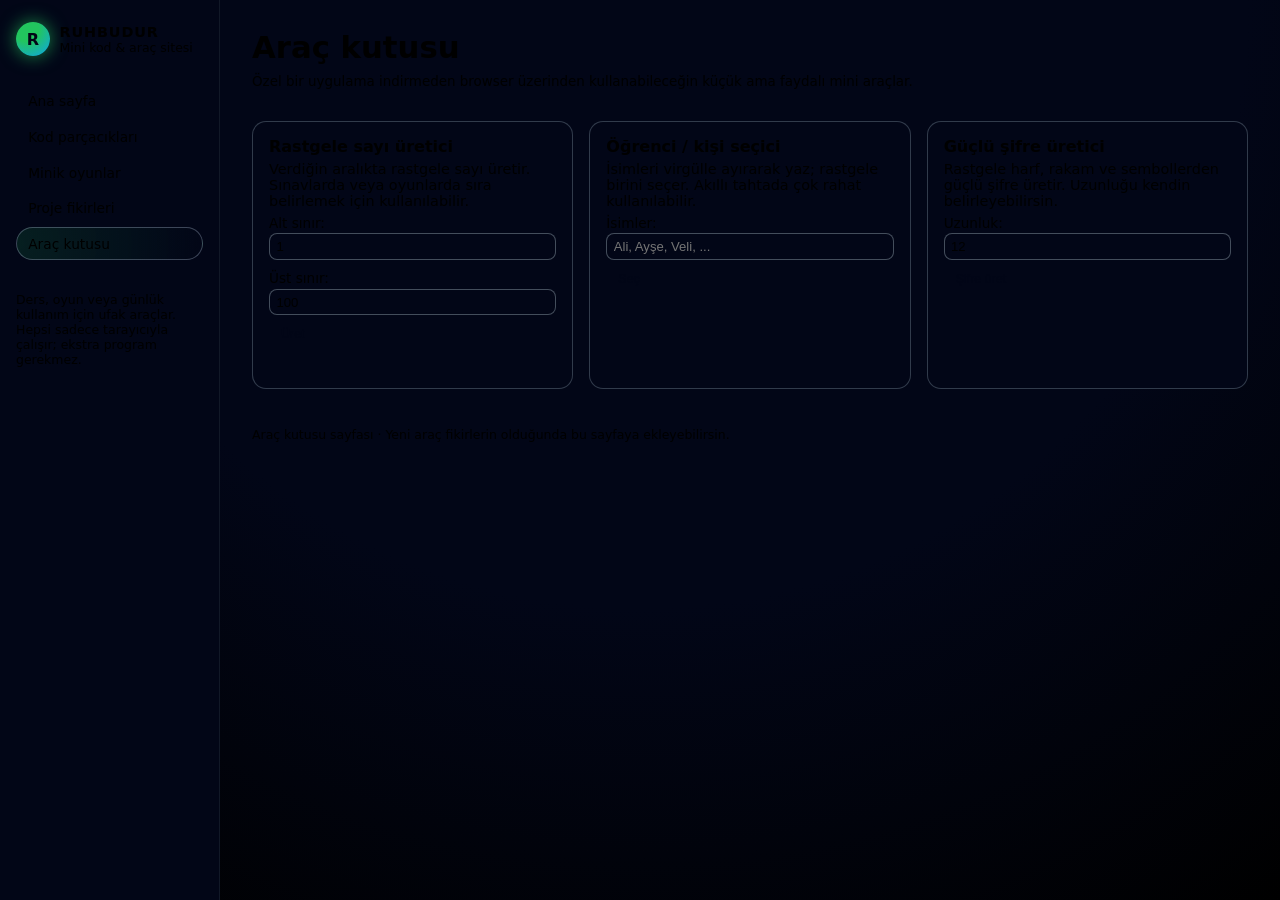
==== arac-kutusu.html @ 493e0a5e "Create arac-kutusu.html" ====
<!DOCTYPE html>
<html lang="tr">
<head>
  <meta charset="UTF-8" />
  <title>Araç kutusu · RUHBUDUR</title>
  <meta name="viewport" content="width=device-width, initial-scale=1.0" />
  <link rel="stylesheet" href="style.css" />
</head>
<body>
  <div class="layout">
    <aside class="sidebar">
      <div>
        <div class="logo-block">
          <div class="logo-circle">R</div>
          <div class="logo-text">
            <span>RUHBUDUR</span>
            <span>Mini kod & araç sitesi</span>
          </div>
        </div>
        <nav class="nav">
          <a href="index.html">Ana sayfa</a>
          <a href="kod-parcaciklari.html">Kod parçacıkları</a>
          <a href="minik-oyunlar.html">Minik oyunlar</a>
          <a href="proje-fikirleri.html">Proje fikirleri</a>
          <a href="arac-kutusu.html" class="active">Araç kutusu</a>
        </nav>
      </div>
      <div class="sidebar-footer">
        Ders, oyun veya günlük kullanım için ufak araçlar.
        Hepsi sadece tarayıcıyla çalışır; ekstra program gerekmez.
      </div>
    </aside>

    <main class="content">
      <section class="section">
        <h1>Araç kutusu</h1>
        <p class="tagline">
          Özel bir uygulama indirmeden browser üzerinden kullanabileceğin
          küçük ama faydalı mini araçlar.
        </p>
      </section>

      <section class="section">
        <div class="tool-grid">
          <div class="tool-card">
            <h3>Rastgele sayı üretici</h3>
            <p>
              Verdiğin aralıkta rastgele sayı üretir. Sınavlarda veya
              oyunlarda sıra belirlemek için kullanılabilir.
            </p>
            <label>Alt sınır:</label>
            <input id="rand-min" type="number" value="1" />
            <label>Üst sınır:</label>
            <input id="rand-max" type="number" value="100" />
            <button class="btn-small" id="rand-btn">Üret</button>
            <div class="tool-output" id="rand-out"></div>
          </div>

          <div class="tool-card">
            <h3>Öğrenci / kişi seçici</h3>
            <p>
              İsimleri virgülle ayırarak yaz; rastgele birini seçer.
              Akıllı tahtada çok rahat kullanılabilir.
            </p>
            <label>İsimler:</label>
            <input id="picker-input" type="text" placeholder="Ali, Ayşe, Veli, ..." />
            <button class="btn-small" id="picker-btn">Seç</button>
            <div class="tool-output" id="picker-out"></div>
          </div>

          <div class="tool-card">
            <h3>Güçlü şifre üretici</h3>
            <p>
              Rastgele harf, rakam ve sembollerden güçlü şifre üretir.
              Uzunluğu kendin belirleyebilirsin.
            </p>
            <label>Uzunluk:</label>
            <input id="pw-length" type="number" value="12" min="6" max="40" />
            <button class="btn-small" id="pw-btn">Şifre üret</button>
            <div class="tool-output" id="pw-out"></div>
          </div>
        </div>
      </section>

      <footer>
        Araç kutusu sayfası · Yeni araç fikirlerin olduğunda bu sayfaya ekleyebilirsin.
      </footer>
    </main>
  </div>
  <script src="script-common.js" type="module"></script>
  <script>
    // Rastgele sayı
    document.getElementById("rand-btn").addEventListener("click", () => {
      const min = Number(document.getElementById("rand-min").value) || 0;
      const max = Number(document.getElementById("rand-max").value) || 0;
      const out = document.getElementById("rand-out");
      if (max <= min) {
        out.style.color = "#f97316";
        out.textContent = "Üst sınır alt sınırdan büyük olmalı.";
        return;
      }
      const n = Math.floor(Math.random() * (max - min + 1)) + min;
      out.style.color = "#22c55e";
      out.textContent = `Sonuç: ${n}`;
    });

    // Öğrenci seçici
    document.getElementById("picker-btn").addEventListener("click", () => {
      const val = document.getElementById("picker-input").value;
      const out = document.getElementById("picker-out");
      const names = val.split(",").map(x => x.trim()).filter(Boolean);
      if (!names.length) {
        out.style.color = "#f97316";
        out.textContent = "Önce birkaç isim yaz.";
        return;
      }
      const pick = names[Math.floor(Math.random() * names.length)];
      out.style.color = "#22c55e";
      out.textContent = `Seçilen: ${pick}`;
    });

    // Şifre üretici
    const chars = "abcdefghijklmnopqrstuvwxyzABCDEFGHIJKLMNOPQRSTUVWXYZ0123456789!@#$%^&*()-_=+?";
    document.getElementById("pw-btn").addEventListener("click", () => {
      let len = Number(document.getElementById("pw-length").value) || 12;
      if (len < 6) len = 6;
      if (len > 40) len = 40;
      let pw = "";
      for (let i = 0; i < len; i++) {
        pw += chars[Math.floor(Math.random() * chars.length)];
      }
      const out = document.getElementById("pw-out");
      out.style.color = "#22c55e";
      out.textContent = pw;
    });
  </script>
</body>
</html>
---- style.css ----
* Genel tema */
:root {
  --bg: #020617;
  --bg-soft: #020617;
  --panel: #020617;
  --panel-soft: #020617;/
  --border: #1f2937;
  --accent: #22c55e;
  --accent2: #38bdf8;
  --accent3: #eab308;
  --text: #e5e7eb;
  --muted: #9ca3af;
}

* {
  box-sizing: border-box;
  margin: 0;
  padding: 0;
}

body {
  font-family: system-ui, -apple-system, BlinkMacSystemFont, "Segoe UI", sans-serif;
  background: radial-gradient(circle at top, #020617, #020617 55%, #000 100%);
  color: var(--text);
  min-height: 100vh;
  display: flex;
}

a {
  color: inherit;
  text-decoration: none;
}

.layout {
  display: flex;
  width: 100%;
  max-width: 1320px;
  margin: 0 auto;
}

/* Sol menü */
.sidebar {
  width: 220px;
  min-height: 100vh;
  padding: 1.4rem 1rem 1.6rem;
  background: radial-gradient(circle at top left, #020617, #020617 55%, #020617);
  border-right: 1px solid #111827;
}

.logo-block {
  display: flex;
  align-items: center;
  gap: 0.6rem;
  margin-bottom: 1.8rem;
}

.logo-circle {
  width: 34px;
  height: 34px;
  border-radius: 999px;
  background: radial-gradient(circle at 30% 20%, #22c55e, #22c55e 35%, #0ea5e9);
  display: flex;
  align-items: center;
  justify-content: center;
  font-weight: 800;
  color: #020617;
  box-shadow: 0 0 18px rgba(34,197,94,.7);
}

.logo-text {
  display: flex;
  flex-direction: column;
}

.logo-text span:first-child {
  font-weight: 700;
  letter-spacing: .06em;
  font-size: .9rem;
}

.logo-text span:last-child {
  font-size: .78rem;
  color: var(--muted);
}

.nav {
  display: flex;
  flex-direction: column;
  gap: .2rem;
  margin-bottom: 2rem;
}

.nav a {
  font-size: .86rem;
  padding: .45rem .7rem;
  border-radius: 999px;
  color: var(--muted);
  border: 1px solid transparent;
}

.nav a.active {
  background: radial-gradient(circle at left, #22c55e22, #020617);
  border-color: rgba(148,163,184,.4);
  color: var(--accent2);
}

.nav a:hover {
  border-color: rgba(148,163,184,.4);
}

.sidebar-footer {
  margin-top: auto;
  font-size: .78rem;
  color: var(--muted);
}

.sidebar-footer a {
  color: var(--accent2);
}

/* İçerik alanı */
.content {
  flex: 1;
  padding: 1.8rem 2rem 2.6rem;
}

@media (max-width: 900px) {
  body { display: block; }
  .layout { display: block; }
  .sidebar {
    width: 100%;
    display: flex;
    align-items: center;
    justify-content: space-between;
    border-right: none;
    border-bottom: 1px solid #111827;
  }
  .nav {
    flex-direction: row;
    flex-wrap: wrap;
    justify-content: flex-end;
  }
  .content {
    padding: 1.4rem 1.4rem 2.6rem;
  }
}

h1 {
  font-size: clamp(1.6rem, 2.4vw, 2.1rem);
  margin-bottom: .6rem;
}

h2 {
  font-size: 1.2rem;
  margin-bottom: .5rem;
}

h3 {
  font-size: 1rem;
  margin-bottom: .4rem;
}

p {
  font-size: .9rem;
  color: var(--muted);
}

.section {
  margin-bottom: 2rem;
}

.pill-row {
  display: flex;
  flex-wrap: wrap;
  gap: .4rem;
  margin: .6rem 0 1rem;
}

.pill {
  font-size: .78rem;
  padding: .2rem .65rem;
  border-radius: 999px;
  border: 1px solid rgba(148,163,184,.45);
  color: var(--muted);
  cursor: pointer;
}

.pill.active {
  border-color: var(--accent);
  color: var(--accent);
  background: rgba(34,197,94,.08);
}

.cards {
  display: grid;
  grid-template-columns: repeat(auto-fit,minmax(220px,1fr));
  gap: 1rem;
}

.card {
  background: #020617;
  border-radius: 16px;
  padding: 1rem 1.1rem 1.2rem;
  border: 1px solid rgba(31,41,55,.9);
  box-shadow: 0 16px 36px rgba(0,0,0,.9);
}

.card p {
  font-size: .82rem;
}

.badge {
  display: inline-flex;
  align-items: center;
  padding: .2rem .55rem;
  border-radius: 999px;
  font-size: .75rem;
  border: 1px solid rgba(148,163,184,.4);
  color: var(--muted);
}

.badge.green { border-color: var(--accent); color: var(--accent); }
.badge.blue  { border-color: var(--accent2); color: var(--accent2); }
.badge.yellow{ border-color: var(--accent3); color: var(--accent3); }

pre {
  background: #020617;
  border-radius: 12px;
  padding: .8rem 1rem;
  font-size: .8rem;
  overflow-x: auto;
  border: 1px solid rgba(55,65,81,.9);
  margin-bottom: .6rem;
}

code {
  font-family: ui-monospace, SFMono-Regular, Menlo, Monaco, Consolas, "Liberation Mono", "Courier New", monospace;
}

.snippet {
  margin-bottom: 1.4rem;
}

.snippet-header {
  display:flex;
  justify-content:space-between;
  align-items:center;
  margin-bottom:.3rem;
  font-size:.85rem;
}

.snippet-header small {
  color: var(--muted);
}

.btn-copy {
  font-size:.74rem;
  padding:.25rem .6rem;
  border-radius:999px;
  border:1px solid rgba(148,163,184,.5);
  background:transparent;
  color:var(--muted);
  cursor:pointer;
}

.btn-copy:hover {
  border-color:var(--accent2);
  color:var(--accent2);
}

.tool-grid {
  display:grid;
  grid-template-columns: repeat(auto-fit,minmax(230px,1fr));
  gap:1rem;
}

.tool-card {
  background:#020617;
  border-radius:14px;
  padding:.9rem 1rem 1.1rem;
  border:1px solid rgba(55,65,81,.9);
  font-size:.85rem;
}

.tool-card h3 {
  margin-bottom:.35rem;
}

.tool-card label {
  display:block;
  margin-top:.35rem;
  margin-bottom:.15rem;
}

.tool-card input,
.tool-card select {
  width:100%;
  background:#020617;
  color:var(--text);
  border-radius:8px;
  border:1px solid rgba(75,85,99,.9);
  padding:.3rem .4rem;
  font-size:.82rem;
  margin-bottom:.3rem;
}

.btn-small {
  margin-top:.1rem;
  padding:.35rem .75rem;
  border-radius:999px;
  border:none;
  background:linear-gradient(135deg,var(--accent),var(--accent2));
  color:#020617;
  font-size:.78rem;
  cursor:pointer;
}

.tool-output {
  margin-top:.35rem;
  font-size:.86rem;
  color:var(--accent);
  min-height:1.1rem;
  word-break:break-word;
}

.idea {
  margin-bottom:.55rem;
  font-size:.86rem;
}

.idea span {
  font-size:.8rem;
  color:var(--muted);
}

.tagline {
  font-size:.84rem;
  color:var(--muted);
  margin-bottom:1rem;
}

.mt-small { margin-top:.6rem; }

footer {
  margin-top:2.4rem;
  font-size:.78rem;
  color:var(--muted);
}
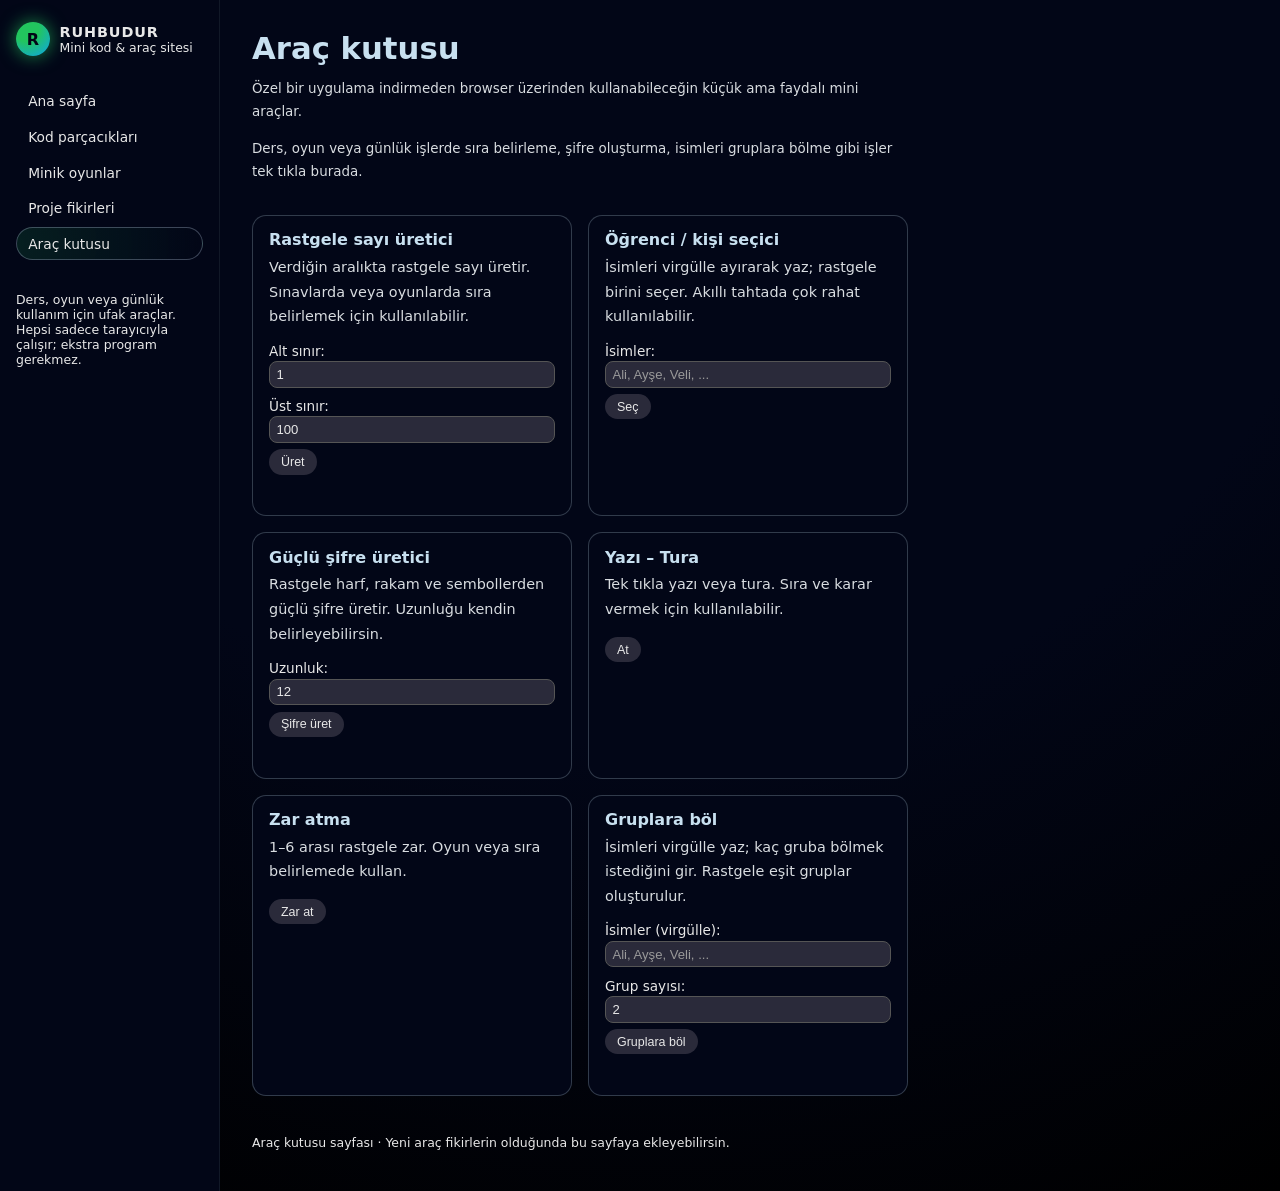
==== commit bc5ec6a1: "Update arac-kutusu.html" ====
--- a/arac-kutusu.html
+++ b/arac-kutusu.html
@@ -38,6 +38,10 @@
           Özel bir uygulama indirmeden browser üzerinden kullanabileceğin
           küçük ama faydalı mini araçlar.
         </p>
+        <p class="tagline">
+          Ders, oyun veya günlük işlerde sıra belirleme, şifre oluşturma,
+          isimleri gruplara bölme gibi işler tek tıkla burada.
+        </p>
       </section>
 
       <section class="section">
@@ -78,6 +82,38 @@
             <input id="pw-length" type="number" value="12" min="6" max="40" />
             <button class="btn-small" id="pw-btn">Şifre üret</button>
             <div class="tool-output" id="pw-out"></div>
+          </div>
+
+          <div class="tool-card">
+            <h3>Yazı – Tura</h3>
+            <p>
+              Tek tıkla yazı veya tura. Sıra ve karar vermek için kullanılabilir.
+            </p>
+            <button class="btn-small" id="arac-yt-btn">At</button>
+            <div class="tool-output" id="arac-yt-out"></div>
+          </div>
+
+          <div class="tool-card">
+            <h3>Zar atma</h3>
+            <p>
+              1–6 arası rastgele zar. Oyun veya sıra belirlemede kullan.
+            </p>
+            <button class="btn-small" id="arac-dice-btn">Zar at</button>
+            <div class="tool-output" id="arac-dice-out"></div>
+          </div>
+
+          <div class="tool-card">
+            <h3>Gruplara böl</h3>
+            <p>
+              İsimleri virgülle yaz; kaç gruba bölmek istediğini gir.
+              Rastgele eşit gruplar oluşturulur.
+            </p>
+            <label>İsimler (virgülle):</label>
+            <input id="group-names" type="text" placeholder="Ali, Ayşe, Veli, ..." />
+            <label>Grup sayısı:</label>
+            <input id="group-count" type="number" value="2" min="2" max="20" />
+            <button class="btn-small" id="group-btn">Gruplara böl</button>
+            <div class="tool-output" id="group-out"></div>
           </div>
         </div>
       </section>
@@ -101,7 +137,7 @@
       }
       const n = Math.floor(Math.random() * (max - min + 1)) + min;
       out.style.color = "#22c55e";
-      out.textContent = `Sonuç: ${n}`;
+      out.textContent = "Sonuç: " + n;
     });
 
     // Öğrenci seçici
@@ -116,7 +152,7 @@
       }
       const pick = names[Math.floor(Math.random() * names.length)];
       out.style.color = "#22c55e";
-      out.textContent = `Seçilen: ${pick}`;
+      out.textContent = "Seçilen: " + pick;
     });
 
     // Şifre üretici
@@ -133,6 +169,50 @@
       out.style.color = "#22c55e";
       out.textContent = pw;
     });
+
+    // Yazı – tura
+    const aracYtBtn = document.getElementById("arac-yt-btn");
+    const aracYtOut = document.getElementById("arac-yt-out");
+    if (aracYtBtn && aracYtOut) {
+      aracYtBtn.addEventListener("click", () => {
+        aracYtOut.textContent = Math.random() < 0.5 ? "Yazı" : "Tura";
+        aracYtOut.style.color = "#22c55e";
+      });
+    }
+
+    // Zar
+    const aracDiceBtn = document.getElementById("arac-dice-btn");
+    const aracDiceOut = document.getElementById("arac-dice-out");
+    if (aracDiceBtn && aracDiceOut) {
+      aracDiceBtn.addEventListener("click", () => {
+        const z = Math.floor(Math.random() * 6) + 1;
+        aracDiceOut.textContent = "Zar: " + z;
+        aracDiceOut.style.color = "#22c55e";
+      });
+    }
+
+    // Gruplara böl
+    const groupBtn = document.getElementById("group-btn");
+    const groupOut = document.getElementById("group-out");
+    if (groupBtn && groupOut) {
+      groupBtn.addEventListener("click", () => {
+        const names = document.getElementById("group-names").value.split(",").map(x => x.trim()).filter(Boolean);
+        let n = Number(document.getElementById("group-count").value) || 2;
+        if (n < 2) n = 2;
+        if (n > 20) n = 20;
+        if (!names.length) {
+          groupOut.style.color = "#f97316";
+          groupOut.textContent = "Önce isimleri virgülle yaz.";
+          return;
+        }
+        const shuffled = names.slice().sort(() => Math.random() - 0.5);
+        const groups = Array.from({ length: n }, () => []);
+        shuffled.forEach((name, i) => groups[i % n].push(name));
+        const text = groups.map((g, i) => "Grup " + (i + 1) + ": " + g.join(", ")).join(" · ");
+        groupOut.style.color = "#22c55e";
+        groupOut.textContent = text;
+      });
+    }
   </script>
 </body>
 </html>
--- a/style.css
+++ b/style.css
@@ -346,3 +346,92 @@
   font-size:.78rem;
   color:var(--muted);
 }
+
+/* ========== YAZI RENKLERİ – Koyu arka plan için açık metin ========== */
+
+body,
+p, span, label, li,
+.sidebar a, nav a, a {
+  color: #e8e8e8 !important;
+}
+
+h1, h2, h3, h4, h5, h6,
+.baslik, .title {
+  color: #b8e0ff !important;
+}
+
+input, select, textarea, button {
+  color: #e8e8e8 !important;
+  background-color: #2a2a3a !important;
+  border-color: #555 !important;
+}
+
+input::placeholder,
+textarea::placeholder {
+  color: #999 !important;
+}
+
+.sidebar, .nav, aside {
+  color: #e8e8e8 !important;
+}
+
+.sidebar a:hover, nav a:hover {
+  color: #7dd3fc !important;
+}
+
+.content {
+  max-width: 720px;
+}
+
+.content p,
+.content .tagline,
+.content li,
+.content .idea,
+.content .snippet-header small {
+  line-height: 1.72;
+  margin-bottom: 0.85rem;
+}
+
+.content p:last-child,
+.content li:last-child {
+  margin-bottom: 0;
+}
+
+.content ul {
+  padding-left: 1.35rem;
+}
+
+.content li {
+  margin-bottom: 0.35rem;
+}
+
+.content h1 {
+  line-height: 1.3;
+  margin-bottom: 0.5rem;
+}
+
+.content h2 {
+  line-height: 1.35;
+  margin-bottom: 0.5rem;
+  margin-top: 1.5rem;
+}
+
+.content h2:first-of-type {
+  margin-top: 0;
+}
+
+.content p,
+.content .tagline,
+.content li {
+  color: #d8dce0 !important;
+}
+
+.content h1,
+.content h2,
+.content h3 {
+  color: #c8e0f0 !important;
+}
+
+.content pre {
+  line-height: 1.5;
+}
